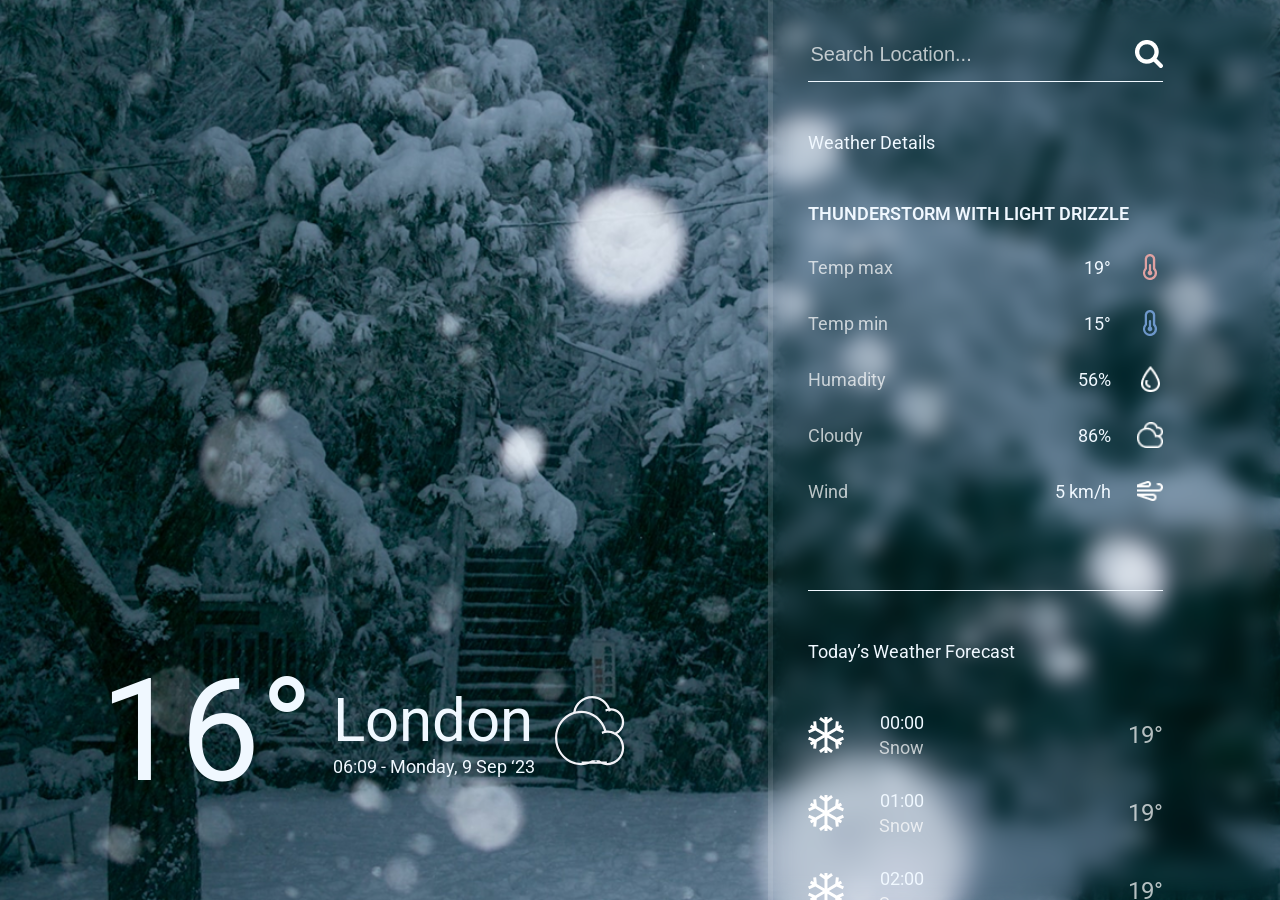
==== index.html @ 62a394a2 "Update weather widget" ====
<!DOCTYPE html>
<html lang="eng">
<head>
    <title>Weather</title>
    <link rel="stylesheet" href="style.css">
    <script src="./js/main.js" defer></script>
    <link rel="preconnect" href="https://fonts.googleapis.com">
    <link rel="preconnect" href="https://fonts.gstatic.com" crossorigin>
    <link href="https://fonts.googleapis.com/css2?family=Cinzel:wght@400..900&family=Inter:ital,opsz,wght@0,14..32,100..900;1,14..32,100..900&family=Montserrat:ital,wght@0,100..900;1,100..900&family=Roboto:ital,wght@0,100..900;1,100..900&family=Sora:wght@100..800&family=Source+Sans+3:ital,wght@0,200..900;1,200..900&family=Source+Serif+4:ital,opsz,wght@0,8..60,200..900;1,8..60,200..900&family=Vollkorn:ital,wght@0,400..900;1,400..900&display=swap" rel="stylesheet">
    <meta name="viewport" content="width=device-width, initial-scale=1.0">
</head>
<body>
    <div class="wrapper">
        <div class="left-side">
            <div class="top-search-container">
                <div class="search-top">
                    <input id="search" placeholder="Search Location..." type="text">
                    <img class="search-img" src="pic/search.png" alt="search image">
                </div>  
            </div>
            

            <div class="main-data-container">
                <h1 class="current-temp">16°</h1>
                <div class="city-and-date">
                    <h3 class="city">London</h3>
                    <p class="date">06:09 - Monday, 9 Sep ‘23</p>
                </div>
                <img class="img-main-data" src="./pic/cloudy.svg" alt="">
            </div>
        </div>

        <div class="right-side">
            
            <div class="right-side-container">
                <div class="search">
                    <input id="search" placeholder="Search Location..." type="text">
                    <img class="search-img" src="pic/search.png" alt="search image">
                </div>
                
                <p class="weather-details">Weather Details</p>

                <div class="common-info">
                    <p class="weather-status">thunderstorm with light drizzle</p>

                    <div class="temp-max-container common-info-container">
                        <p class="temp-max parameter-text">Temp max</p>
                        <div class="parameter-value">
                            <p class="today-temp-max weather-parameter-info">19°</p>
                            <img src="pic/temp-max.png" alt="temp-max"  class="today-temp-max pic-parameter">
                        </div>
                    </div>
                    
                    <div class="temp-min-container common-info-container">
                        <p class="temp-min parameter-text">Temp min</p>
                        <div class="parameter-value">
                            <p class="today-temp-min weather-parameter-info">15°</p>
                            <img src="pic/temp-min.png" alt="temp-min"  class="today-temp-min pic-parameter">
                        </div>
                        
                    </div>
                    
                    <div class="humadity-container common-info-container">
                        <p class="humadity parameter-text">Humadity</p>
                        <div class="parameter-value">
                            <p class="today-humadity weather-parameter-info">56%</p>
                            <img src="pic/humadity.png" alt="humadity"  class="today-humadity pic-parameter">
                        </div>
                    </div>
                
                    <div class="cloudy-conainer common-info-container">
                        <p class="cloudy parameter-text">Cloudy</p>
                        <div class="parameter-value">
                            <p class="today-cloudy weather-parameter-info">86%</p>
                            <img src="pic/cloudy.png" alt="cloudy" class="today-cloudy pic-parameter">
                        </div>
                    </div>
                    
                    <div class="wind-container common-info-container">
                        <p class="wind parameter-text">Wind</p>
                        <div class="parameter-value">
                            <p class="today-wind weather-parameter-info">5 km/h</p>
                            <img src="pic/wind.png" alt="wind" class="today-wind pic-parameter">
                        </div>
                    </div>
                </div>

                
                <div class="hour-forecast">
                    <p class="today-weather-details">Today’s Weather Forecast</p>

                    <div class="weather-hour-info">
                        <div class="stats-hour-info">
                            <img src="./pic/snowy.svg" alt="" class="twelve-am hour-pic">
                            <div class="hour-stats">
                                <p class="time">00:00</p>
                                <p class="weather-status-hour">Snow</p>
                            </div>
                        </div>
                        <p class="twelve-am hour-temp">19°</p>
                    </div>

                    <div class="weather-hour-info">
                        <div class="stats-hour-info">
                            <img src="./pic/snowy.svg" alt="" class="one-am hour-pic">
                            <div class="hour-stats">
                                <p class="time">01:00</p>
                                <p class="weather-status-hour">Snow</p>
                            </div>
                        </div>
                        <p class="one-am hour-temp">19°</p>
                    </div>

                    <div class="weather-hour-info">
                        <div class="stats-hour-info">
                            <img src="./pic/snowy.svg" alt="" class="two-am hour-pic">
                            <div class="hour-stats">
                                <p class="time">02:00</p>
                                <p class="weather-status-hour">Snow</p>
                            </div>
                        </div>
                        <p class="two-am hour-temp">19°</p>
                    </div>

                    <div class="weather-hour-info">
                        <div class="stats-hour-info">
                            <img src="./pic/snowy.svg" alt="" class="three-am hour-pic">
                            <div class="hour-stats">
                                <p class="time">03:00</p>
                                <p class="weather-status-hour">Snow</p>
                            </div>
                        </div>
                        <p class="three-am hour-temp">19°</p>
                    </div>

                    <div class="weather-hour-info">
                        <div class="stats-hour-info">
                            <img src="./pic/snowy.svg" alt="" class="four-am hour-pic">
                            <div class="hour-stats">
                                <p class="time">04:00</p>
                                <p class="weather-status-hour">Snow</p>
                            </div>
                        </div>
                        <p class="four-am hour-temp">19°</p>
                    </div>

                    <div class="weather-hour-info">
                        <div class="stats-hour-info">
                            <img src="./pic/snowy.svg" alt="" class="five-am hour-pic">
                            <div class="hour-stats">
                                <p class="time">05:00</p>
                                <p class="weather-status-hour">Snow</p>
                            </div>
                        </div>
                        <p class="five-am hour-temp">19°</p>
                    </div>

                    <div class="weather-hour-info">
                        <div class="stats-hour-info">
                            <img src="./pic/snowy.svg" alt="" class="six-am hour-pic">
                            <div class="hour-stats">
                                <p class="time">06:00</p>
                                <p class="weather-status-hour">Snow</p>
                            </div>
                        </div>
                        <p class="six-am hour-temp">19°</p>
                    </div>

                    <div class="weather-hour-info">
                        <div class="stats-hour-info">
                            <img src="./pic/snowy.svg" alt="" class="seven-am hour-pic">
                            <div class="hour-stats">
                                <p class="time">07:00</p>
                                <p class="weather-status-hour">Snow</p>
                            </div>
                        </div>
                        <p class="seven-am hour-temp">19°</p>
                    </div>

                    <div class="weather-hour-info">
                        <div class="stats-hour-info">
                            <img src="./pic/snowy.svg" alt="" class="eight-am hour-pic">
                            <div class="hour-stats">
                                <p class="time">08:00</p>
                                <p class="weather-status-hour">Snow</p>
                            </div>
                        </div>
                        <p class="eight-am hour-temp">19°</p>
                    </div>

                    <div class="weather-hour-info">
                        <div class="stats-hour-info">
                            <img src="./pic/snowy.svg" alt="" class="nine-am hour-pic">
                            <div class="hour-stats">
                                <p class="time">09:00</p>
                                <p class="weather-status-hour">Snow</p>
                            </div>
                        </div>
                        <p class="nine-am hour-temp">19°</p>
                    </div>

                    <div class="weather-hour-info">
                        <div class="stats-hour-info">
                            <img src="./pic/snowy.svg" alt="" class="ten-am hour-pic">
                            <div class="hour-stats">
                                <p class="time">10:00</p>
                                <p class="weather-status-hour">Snow</p>
                            </div>
                        </div>
                        <p class="ten-am hour-temp">19°</p>
                    </div>

                    <div class="weather-hour-info">
                        <div class="stats-hour-info">
                            <img src="./pic/snowy.svg" alt="" class="eleven-am hour-pic">
                            <div class="hour-stats">
                                <p class="time">11:00</p>
                                <p class="weather-status-hour">Snow</p>
                            </div>
                        </div>
                        <p class="eleven-am hour-temp">19°</p>
                    </div>

                    <div class="weather-hour-info">
                        <div class="stats-hour-info">
                            <img src="./pic/snowy.svg" alt="" class="twelve-pm hour-pic">
                            <div class="hour-stats">
                                <p class="time">12:00</p>
                                <p class="weather-status-hour">Snow</p>
                            </div>
                        </div>
                        <p class="twelve-pm hour-temp">19°</p>
                    </div>

                    <div class="weather-hour-info">
                        <div class="stats-hour-info">
                            <img src="./pic/snowy.svg" alt="" class="one-pm hour-pic">
                            <div class="hour-stats">
                                <p class="time">13:00</p>
                                <p class="weather-status-hour">Snow</p>
                            </div>
                        </div>
                        <p class="one-pm hour-temp">19°</p>
                    </div>

                    <div class="weather-hour-info">
                        <div class="stats-hour-info">
                            <img src="./pic/snowy.svg" alt="" class="two-pm hour-pic">
                            <div class="hour-stats">
                                <p class="time">14:00</p>
                                <p class="weather-status-hour">Snow</p>
                            </div>
                        </div>
                        <p class="two-pm hour-temp">19°</p>
                    </div>

                    <div class="weather-hour-info">
                        <div class="stats-hour-info">
                            <img src="./pic/snowy.svg" alt="" class="three-pm hour-pic">
                            <div class="hour-stats">
                                <p class="time">15:00</p>
                                <p class="weather-status-hour">Snow</p>
                            </div>
                        </div>
                        <p class="three-pm hour-temp">19°</p>
                    </div>

                    <div class="weather-hour-info">
                        <div class="stats-hour-info">
                            <img src="./pic/snowy.svg" alt="" class="four-pm hour-pic">
                            <div class="hour-stats">
                                <p class="time">16:00</p>
                                <p class="weather-status-hour">Snow</p>
                            </div>
                        </div>
                        <p class="four-pm hour-temp">19°</p>
                    </div>

                    <div class="weather-hour-info">
                        <div class="stats-hour-info">
                            <img src="./pic/snowy.svg" alt="" class="five-pm hour-pic">
                            <div class="hour-stats">
                                <p class="time">17:00</p>
                                <p class="weather-status-hour">Snow</p>
                            </div>
                        </div>
                        <p class="five-pm hour-temp">19°</p>
                    </div>

                    <div class="weather-hour-info">
                        <div class="stats-hour-info">
                            <img src="./pic/snowy.svg" alt="" class="six-pm hour-pic">
                            <div class="hour-stats">
                                <p class="time">18:00</p>
                                <p class="weather-status-hour">Snow</p>
                            </div>
                        </div>
                        <p class="six-pm hour-temp">19°</p>
                    </div>

                    <div class="weather-hour-info">
                        <div class="stats-hour-info">
                            <img src="./pic/snowy.svg" alt="" class="seven-pm hour-pic">
                            <div class="hour-stats">
                                <p class="time">19:00</p>
                                <p class="weather-status-hour">Snow</p>
                            </div>
                        </div>
                        <p class="seven-pm hour-temp">19°</p>
                    </div>

                    <div class="weather-hour-info">
                        <div class="stats-hour-info">
                            <img src="./pic/snowy.svg" alt="" class="eight-pm hour-pic">
                            <div class="hour-stats">
                                <p class="time">20:00</p>
                                <p class="weather-status-hour">Snow</p>
                            </div>
                        </div>
                        <p class="eight-pm hour-temp">19°</p>
                    </div>

                    <div class="weather-hour-info">
                        <div class="stats-hour-info">
                            <img src="./pic/snowy.svg" alt="" class="nine-pm hour-pic">
                            <div class="hour-stats">
                                <p class="time">21:00</p>
                                <p class="weather-status-hour">Snow</p>
                            </div>
                        </div>
                        <p class="nine-pm hour-temp">19°</p>
                    </div>

                    <div class="weather-hour-info">
                        <div class="stats-hour-info">
                            <img src="./pic/snowy.svg" alt="" class="ten-pm hour-pic">
                            <div class="hour-stats">
                                <p class="time">22:00</p>
                                <p class="weather-status-hour">Snow</p>
                            </div>
                        </div>
                        <p class="ten-pm hour-temp">19°</p>
                    </div>

                    <div class="weather-hour-info">
                        <div class="stats-hour-info">
                            <img src="./pic/snowy.svg" alt="" class="eleven-pm hour-pic">
                            <div class="hour-stats">
                                <p class="time">23:00</p>
                                <p class="weather-status-hour">Snow</p>
                            </div>
                        </div>
                        <p class="eleven-pm hour-temp">19°</p>
                    </div>
                </div>
            </div>
        </div>
    </div>
</body>
</html>
---- style.css ----
* {
    box-sizing: border-box;
}

body {
    background: url(pic/background.png) center / cover no-repeat;
    color: aliceblue;
    margin: 0;
    height: 100vh;
    overflow: hidden;

    font-family: "Roboto", sans-serif;
}

.wrapper {
    display: flex;
    width: 100%;
    height: 100%;
}

.left-side {
    display: flex;
    align-items: flex-end;
    width: 60%;
    height: 100%;
    overflow: hidden;
}

.main-data-container {
    display: flex;
    justify-content: center;
    align-items: center;

    gap: 20px;
    padding: 0 0 85px 13%;
    width: fit-content;
}

.current-temp {
    font-size: 143px;
    font-weight: 400;

    padding: 0;
    margin: 0;
}

.city-and-date {
    display: flex;
    flex-direction: column;
}

.city, .date {
    padding: 0;
    margin: 0;
}

.city {
    font-size: 60px;
    font-weight: 400;
}

.date {
    font-size: 18px;
    font-weight: 400;
}

.img-main-data {
    object-fit: contain;
    width: 70px;
    aspect-ratio: 1 / 1;
}

.search-top {
    display: none;
}


.right-side {
    width: 40%;
    height: 100%;
    overflow-y: auto;

    backdrop-filter: blur(10px);
    border-left: 5px solid rgba(255, 255, 255, 0.1);

    display: flex;
}

.right-side-container {
    width: 70%;
    display: flex;
    flex-direction: column;
    margin: 40px 0 40px 7%;
}

.search {
    display: flex;
    justify-content: space-between;

    padding-bottom: 13px;
    border-bottom: 1px solid aliceblue;
}

#search {
    font-size: 20px;
    font-weight: 400;

    background: transparent; 
    border: none;           
    outline: none;
}

#search::placeholder {
    color: rgba(255, 255, 255, 0.7);
}

.search-img {
    width: 28px;
    aspect-ratio: 1 / 1;
    object-fit: contain;
}

.weather-details {
    padding: 50px 0;
    margin: 0;

    font-size: 18px;
    font-weight: 400;
}

.common-info {
    display: flex;
    flex-direction: column;
    width: 100%;
    gap: 30px;

    padding-bottom: 86px;
    border-bottom: 1px solid aliceblue;
}

.weather-status {
    font-size: 18px;
    font-weight: 600;
    text-transform: uppercase;
    gap: 54px;
    margin: 0;
}

.common-info-container {
    display: flex;
    justify-content: space-between;
    align-items: center;
    width: 100%;
    padding: 0;
    margin: 0;
}

.parameter-text {
    padding: 0;
    margin: 0;

    font-size: 18px;
    color: rgba(255, 255, 255, 0.7);
}

.parameter-value {
    display: flex;
    justify-content: space-between;
    align-items: center;
    gap: 26px;
}

.weather-parameter-info {
    margin: 0;
    padding: 0;

    font-size: 18px;

}

.pic-parameter {
    height: 26px;
    width: 26px;
    object-fit: contain;
}

.hour-forecast {
    display: flex;
    flex-direction: column;

    gap: 32px;
    padding-bottom: 50px;
}

.today-weather-details {
    padding: 50px 0 18px 0;
    margin: 0;

    font-size: 18px;
    font-weight: 400;
}

.weather-hour-info {
    display: flex;
    align-items: center;
    align-content: center;
    justify-content: space-between;
    gap: 35px;
}

.hour-pic {
    object-fit: contain;
    width: 36px;
    height: 36px;

    margin: 0;
    padding: 0;
}

.stats-hour-info {
    display: flex;
    align-items: center;
    gap: 35px;
}

.hour-stats {
    display: flex;
    flex-direction: column;
    justify-content: center;
    align-items: center;

    gap: 4px;
    font-size: 18px;
    font-weight: 400;
}

.time, .weather-status-hour {
    margin: 0;
    padding: 0;
}

.weather-status-hour {
    color: rgba(255, 255, 255, 0.7)
}

.hour-temp {
    margin: 0;
    padding: 0;

    font-size: 24px;
    color: rgba(255, 255, 255, 0.7)
}



@media (min-width: 601px) and (max-width: 1024px) {
    body {
        background: url(pic/bg-tablet.png) center / cover no-repeat;
        color: aliceblue;
        margin: 0;
        width: 100vw;
        height: 100vh;
        overflow: hidden;
        
        font-family: "Roboto", sans-serif;
    }

    .wrapper {
        display: flex;
        flex-direction: column;
        width: 100%;
        height: 100%;
    }

    .left-side {
        display: flex;
        flex-direction: column;
        align-items: flex-start;
        justify-content: space-between;
        width: 100%;
        height: 43%;
        overflow: hidden;
    }

    .main-data-container {
        display: flex;
        justify-content: center;
        align-items: center;

        gap: 20px;
        padding: 0 0 44px 5%;
        width: fit-content;
    }

    .current-temp {
        font-size: 120px;
        font-weight: 400;

        padding: 0;
        margin: 0;
    }

    .city-and-date {
        display: flex;
        flex-direction: column;
    }

    .city, .date {
        padding: 0;
        margin: 0;
    }

    .city {
        font-size: 48px;
        font-weight: 400;
    }

    .date {
        font-size: 16px;
        font-weight: 400;
    }

    .img-main-data {
        object-fit: contain;
        width: 55px;
        aspect-ratio: 1 / 1;
    }

    .top-search-container {
        display: flex;
        justify-content: flex-end;

        width: 100%;
        padding: 31px 5% 0 0;
    }

    .search-top {
        display: flex;
        justify-content: space-between;

        padding-bottom: 6px;
        border-bottom: 1px solid aliceblue;
        width: 40%;
    }


    .right-side {
        width: 100%;
        height: 57%;
        overflow-y: auto;

        backdrop-filter: blur(10px);
        border-top: 5px solid rgba(255, 255, 255, 0.1);
        border-left: none;
        display: flex;
        justify-content: center;
    }

    .right-side-container {
        width: 50%;
        display: flex;
        flex-direction: column;
        margin: 0;
    }

    .search {
        display: none;
    }

    #search {
        font-size: 18px;
        font-weight: 400;

        background: transparent; 
        border: none;           
        outline: none;
    }

    #search::placeholder {
        color: rgba(255, 255, 255, 0.7);
    }

    .search-img {
        width: 22px;
        aspect-ratio: 1 / 1;
    }

    .weather-details {
        padding: 107px 0 52px 0;
        margin: 0;

        font-size: 18px;
        font-weight: 400;
        width: 100%;
        text-align: center;
    }

    .common-info {
        display: flex;
        flex-direction: column;
        width: 100%;
        gap: 30px;

        padding-bottom: 86px;
        border-bottom: 1px solid aliceblue;
    }

    .weather-status {
        font-size: 18px;
        font-weight: 600;
        text-transform: uppercase;
        gap: 0;

        width: 100%;
        text-align: center;
        margin: 0;
    }

    .common-info-container {
        display: flex;
        justify-content: space-between;
        align-items: center;
        width: 100%;
        padding: 0;
        margin: 0;
    }

    .parameter-text {
        padding: 0;
        margin: 0;

        font-size: 18px;
        color: rgba(255, 255, 255, 0.7);
    }

    .parameter-value {
        display: flex;
        justify-content: space-between;
        align-items: center;
        gap: 26px;
    }

    .weather-parameter-info {
        margin: 0;
        padding: 0;

        font-size: 18px;

    }

    .pic-parameter {
        height: 26px;
        width: 26px;
        object-fit: contain;
    }

    .hour-forecast {
        display: flex;
        flex-direction: column;

        gap: 32px;
    }

    .today-weather-details {
        padding: 50px 0 18px 0;
        margin: 0;

        font-size: 18px;
        font-weight: 400;
    }

    .weather-hour-info {
        display: flex;
        align-items: center;
        align-content: center;
        justify-content: space-between;
        gap: 35px;
    }

    .hour-pic {
        object-fit: contain;
        width: 36px;
        height: 36px;

        margin: 0;
        padding: 0;
    }

    .stats-hour-info {
        display: flex;
        align-items: center;
        gap: 35px;
    }

    .hour-stats {
        display: flex;
        flex-direction: column;
        justify-content: center;
        align-items: center;

        gap: 4px;
        font-size: 18px;
        font-weight: 400;
    }

    .time, .weather-status-hour {
        margin: 0;
        padding: 0;
    }

    .weather-status-hour {
        color: rgba(255, 255, 255, 0.7)
    }

    .hour-temp {
        margin: 0;
        padding: 0;

        font-size: 24px;
        color: rgba(255, 255, 255, 0.7)
    }
}



@media (max-width: 600px) {
    body {
        background: url(pic/bg-phone.png) center / cover no-repeat;
        color: aliceblue;
        margin: 0;
        width: 100vw;
        height: 100vh;
        overflow: hidden;
        
        font-family: "Roboto", sans-serif;
    }

    .wrapper {
        display: flex;
        flex-direction: column;
        width: 100%;
        height: 100%;
    }

    .left-side {
        display: flex;
        flex-direction: column;
        align-items: flex-start;
        justify-content: space-between;
        width: 100%;
        height: 30%;
        overflow: hidden;
    }

    .main-data-container {
        display: flex;
        justify-content: center;
        align-items: center;

        gap: 10px;
        padding: 0 0 30px 5%;
        width: fit-content;
    }

    .current-temp {
        font-size: 64px;
        font-weight: 400;

        padding: 0;
        margin: 0;
    }

    .city-and-date {
        display: flex;
        flex-direction: column;
    }

    .city, .date {
        padding: 0;
        margin: 0;
    }

    .city {
        font-size: 30px;
        font-weight: 400;
    }

    .date {
        font-size: 10px;
        font-weight: 400;
    }

    .img-main-data {
        object-fit: contain;
        width: 40px;
        aspect-ratio: 1 / 1;
    }

    .top-search-container {
        display: flex;
        justify-content: flex-end;

        width: 100%;
        padding: 31px 5% 0 0;
    }

    .search-top {
        display: flex;
        justify-content: space-between;
        align-items: center;

        padding-bottom: 1px;
        border-bottom: 1px solid aliceblue;
        width: 33%;
    }

    .search-top input {
        min-width: 0;
        width: 100%;
        flex: 1;
    }


    .right-side {
        width: 100%;
        height: 70%;
        overflow-y: auto;

        backdrop-filter: blur(10px);
        border-top: 5px solid rgba(255, 255, 255, 0.1);
        border-left: none;
        display: flex;
        justify-content: center;
    }

    .right-side-container {
        width: 76%;
        display: flex;
        flex-direction: column;
        margin: 0;
    }

    .search {
        display: none;
    }

    #search {
        font-size: 12px;
        font-weight: 400;

        background: transparent; 
        border: none;           
        outline: none;
    }

    #search::placeholder {
        color: rgba(255, 255, 255, 0.7);
    }

    .search-img {
        width: 12px;
        aspect-ratio: 1 / 1;
    }

    .weather-details {
        padding: 55px 0 37px 0;
        margin: 0;

        font-size: 14px;
        font-weight: 400;
        width: 100%;
        text-align: center;
    }

    .common-info {
        display: flex;
        flex-direction: column;
        width: 100%;
        gap: 30px;

        padding-bottom: 86px;
        border-bottom: 1px solid aliceblue;
    }

    .weather-status {
        font-size: 14px;
        font-weight: 600;
        text-transform: uppercase;
        gap: 0;

        width: 100%;
        text-align: center;
        margin: 0;
    }

    .common-info-container {
        display: flex;
        justify-content: space-between;
        align-items: center;
        width: 100%;
        padding: 0;
        margin: 0;
    }

    .parameter-text {
        padding: 0;
        margin: 0;

        font-size: 14px;
        color: rgba(255, 255, 255, 0.7);
    }

    .parameter-value {
        display: flex;
        justify-content: space-between;
        align-items: center;
        gap: 20px;
    }

    .weather-parameter-info {
        margin: 0;
        padding: 0;

        font-size: 14px;

    }

    .pic-parameter {
        height: 20px;
        width: 20px;
        object-fit: contain;
    }

    .hour-forecast {
        display: flex;
        flex-direction: column;

        gap: 32px;
    }

    .today-weather-details {
        padding: 50px 0 18px 0;
        margin: 0;

        width: 100%;
        text-align: center;
        font-size: 14px;
        font-weight: 400;
    }

    .weather-hour-info {
        display: flex;
        align-items: center;
        align-content: center;
        justify-content: space-between;
        gap: 35px;
    }

    .hour-pic {
        object-fit: contain;
        width: 20px;
        height: 20px;

        margin: 0;
        padding: 0;
    }

    .stats-hour-info {
        display: flex;
        align-items: center;
        gap: 20px;
    }

    .hour-stats {
        display: flex;
        flex-direction: column;
        justify-content: center;
        align-items: center;

        gap: 4px;
        font-size: 14px;
        font-weight: 400;
    }

    .time, .weather-status-hour {
        margin: 0;
        padding: 0;
    }

    .weather-status-hour {
        color: rgba(255, 255, 255, 0.7)
    }

    .hour-temp {
        margin: 0;
        padding: 0;

        font-size: 20px;
        color: rgba(255, 255, 255, 0.7)
    }
}
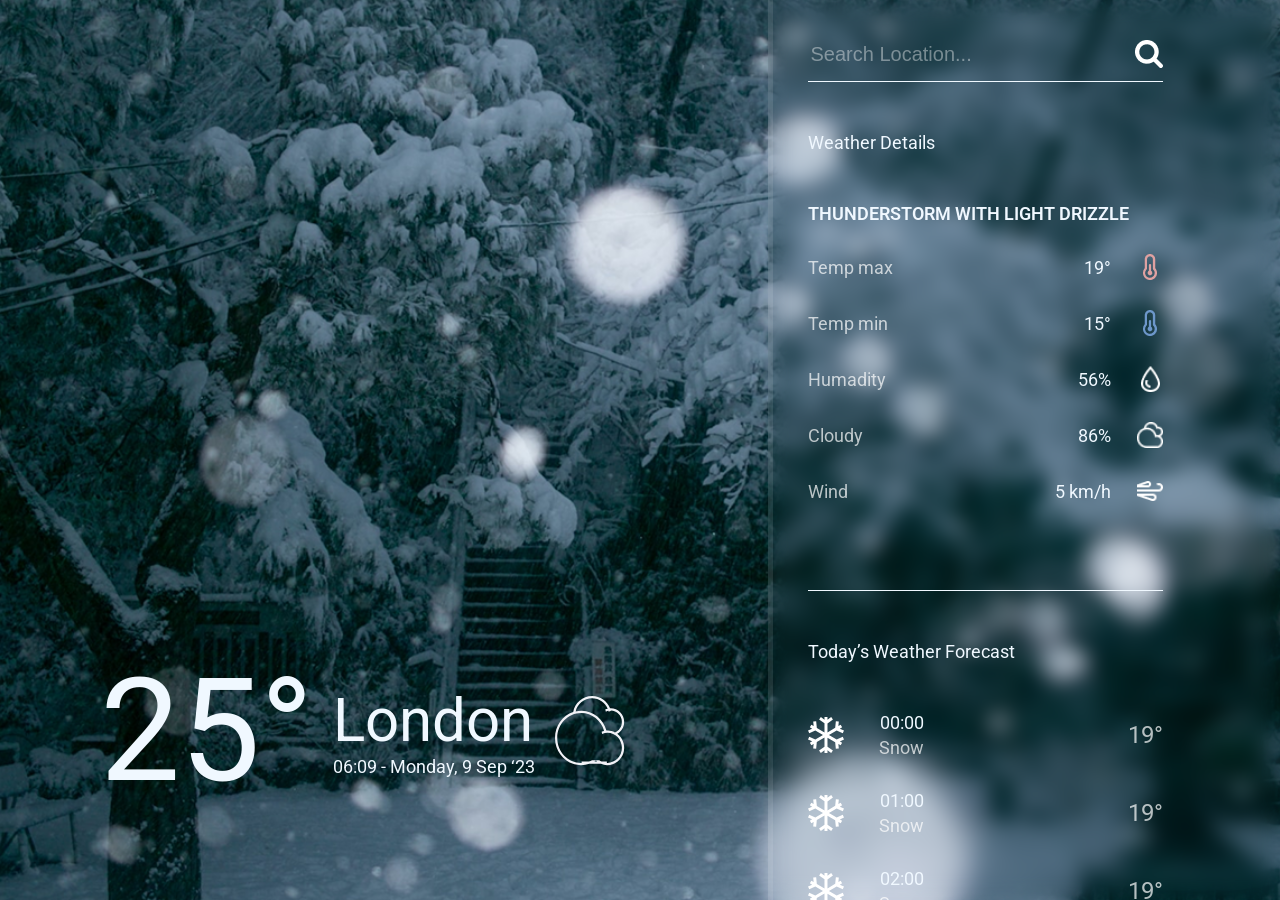
==== commit e85c6695: "Update CSS and HTML input" ====
--- a/index.html
+++ b/index.html
@@ -1,6 +1,7 @@
 <!DOCTYPE html>
-<html lang="eng">
+<html lang="en">
 <head>
+    <meta charset="UTF-8">
     <title>Weather</title>
     <link rel="stylesheet" href="style.css">
     <script src="./js/main.js" defer></script>
@@ -12,12 +13,13 @@
 <body>
     <div class="wrapper">
         <div class="left-side">
-            <div class="top-search-container">
-                <div class="search-top">
-                    <input id="search" placeholder="Search Location..." type="text">
-                    <img class="search-img" src="pic/search.png" alt="search image">
-                </div>  
-            </div>
+            <form class="search top-side-search">
+                <input class="form-search" type="text" placeholder="Search Location...">
+
+                <button class="search-button" type="submit">
+                    <img src="pic/search.png" class="search-img" alt="Search">
+                </button>
+            </form>
             
 
             <div class="main-data-container">
@@ -33,10 +35,13 @@
         <div class="right-side">
             
             <div class="right-side-container">
-                <div class="search">
-                    <input id="search" placeholder="Search Location..." type="text">
-                    <img class="search-img" src="pic/search.png" alt="search image">
-                </div>
+                <form class="search right-side-search">
+                    <input class="form-search" type="text" placeholder="Search Location...">
+
+                    <button class="search-button" type="submit">
+                        <img src="pic/search.png" class="search-img" alt="Search">
+                    </button>
+                </form>
                 
                 <p class="weather-details">Weather Details</p>
 
--- a/style.css
+++ b/style.css
@@ -70,11 +70,6 @@
     aspect-ratio: 1 / 1;
 }
 
-.search-top {
-    display: none;
-}
-
-
 .right-side {
     width: 40%;
     height: 100%;
@@ -101,23 +96,38 @@
     border-bottom: 1px solid aliceblue;
 }
 
-#search {
+.form-search {
     font-size: 20px;
     font-weight: 400;
 
     background: transparent; 
     border: none;           
     outline: none;
-}
-
-#search::placeholder {
     color: rgba(255, 255, 255, 0.7);
+}
+
+.top-side-search {
+    display: none;
+}
+
+.form-search::placeholder {
+    color: rgba(255, 255, 255, 0.4);
 }
 
 .search-img {
     width: 28px;
     aspect-ratio: 1 / 1;
     object-fit: contain;
+    cursor: pointer;
+}
+
+.search-button {
+    background: transparent;
+    border: none;
+    padding: 0;
+    display: flex;
+    align-items: center;
+    cursor: pointer;
 }
 
 .weather-details {
@@ -326,23 +336,19 @@
         aspect-ratio: 1 / 1;
     }
 
-    .top-search-container {
-        display: flex;
-        justify-content: flex-end;
-
-        width: 100%;
-        padding: 31px 5% 0 0;
-    }
-
-    .search-top {
-        display: flex;
-        justify-content: space-between;
-
-        padding-bottom: 6px;
+    .top-side-search {
+        display: flex;
+        justify-content: space-between;
+        align-items: center;
+        width: 40%;
+        margin: 31px 5% 0 auto;
+        padding: 0 0 6px;
         border-bottom: 1px solid aliceblue;
-        width: 40%;
-    }
-
+    }
+
+    .right-side-search {
+        display: none;
+    }
 
     .right-side {
         width: 100%;
@@ -363,11 +369,7 @@
         margin: 0;
     }
 
-    .search {
-        display: none;
-    }
-
-    #search {
+    .form-search {
         font-size: 18px;
         font-weight: 400;
 
@@ -376,8 +378,8 @@
         outline: none;
     }
 
-    #search::placeholder {
-        color: rgba(255, 255, 255, 0.7);
+    .form-search::placeholder {
+        color: rgba(255, 255, 255, 0.4);
     }
 
     .search-img {
@@ -459,6 +461,7 @@
         flex-direction: column;
 
         gap: 32px;
+        padding-bottom: 100px;
     }
 
     .today-weather-details {
@@ -596,25 +599,18 @@
         aspect-ratio: 1 / 1;
     }
 
-    .top-search-container {
-        display: flex;
-        justify-content: flex-end;
-
-        width: 100%;
-        padding: 31px 5% 0 0;
-    }
-
-    .search-top {
-        display: flex;
-        justify-content: space-between;
-        align-items: center;
-
-        padding-bottom: 1px;
+   .top-side-search {
+        display: flex;
+        justify-content: space-between;
+        align-items: center;
+
+        width: 33%;
+        margin: 31px 5% 0 auto;
+        padding: 0 0 1px;
         border-bottom: 1px solid aliceblue;
-        width: 33%;
-    }
-
-    .search-top input {
+    }
+
+    .top-side-search input {
         min-width: 0;
         width: 100%;
         flex: 1;
@@ -640,11 +636,11 @@
         margin: 0;
     }
 
-    .search {
-        display: none;
-    }
-
-    #search {
+   .right-side-search { 
+        display: none; 
+    }
+
+    .form-search {
         font-size: 12px;
         font-weight: 400;
 
@@ -653,8 +649,8 @@
         outline: none;
     }
 
-    #search::placeholder {
-        color: rgba(255, 255, 255, 0.7);
+    .form-search::placeholder {
+        color: rgba(255, 255, 255, 0.4);
     }
 
     .search-img {
@@ -736,6 +732,7 @@
         flex-direction: column;
 
         gap: 32px;
+        padding-bottom: 100px;
     }
 
     .today-weather-details {
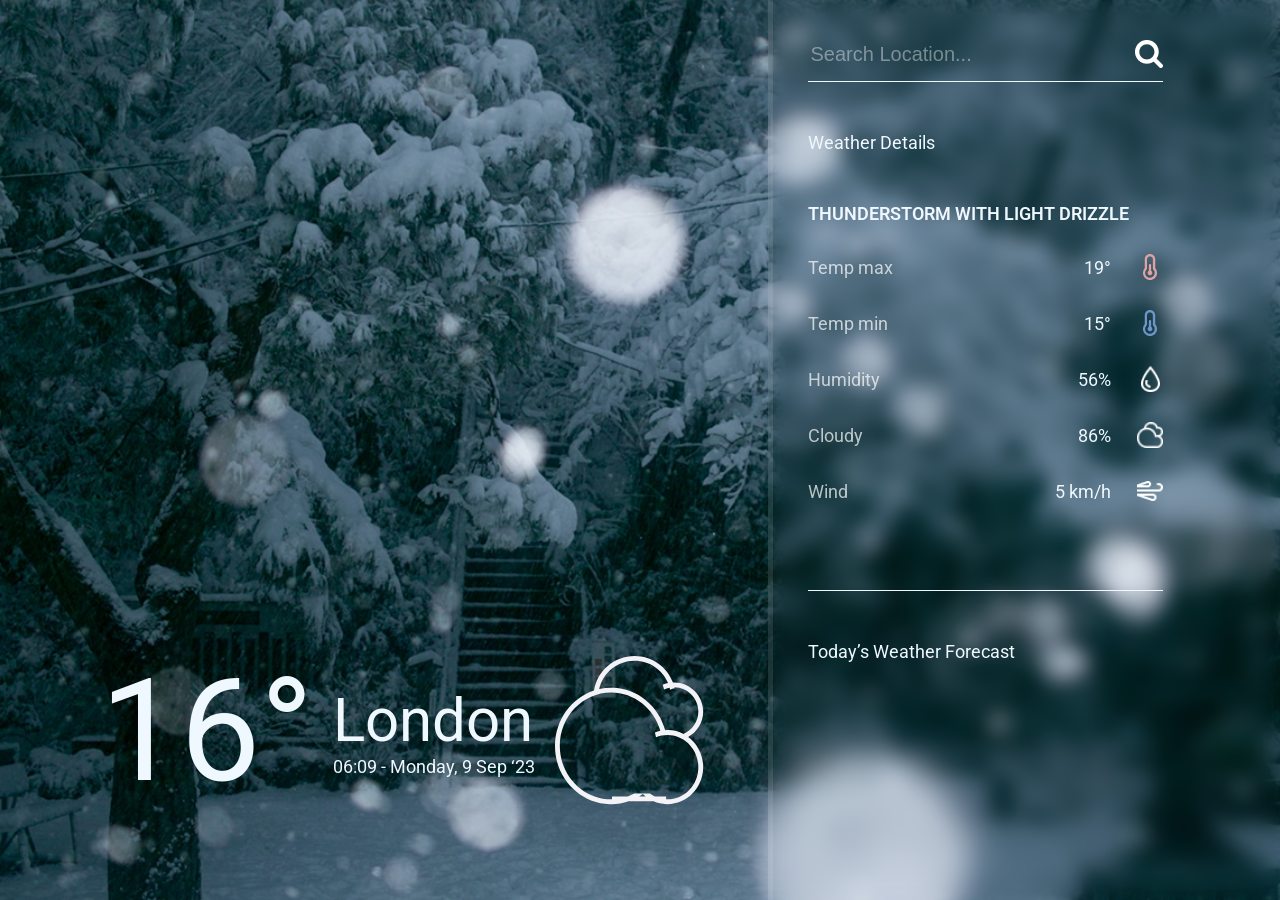
==== commit 168d1374: "Update weather widget" ====
--- a/index.html
+++ b/index.html
@@ -4,7 +4,7 @@
     <meta charset="UTF-8">
     <title>Weather</title>
     <link rel="stylesheet" href="style.css">
-    <script src="./js/main.js" defer></script>
+    <script type="module" src="./js/main.js"></script>
     <link rel="preconnect" href="https://fonts.googleapis.com">
     <link rel="preconnect" href="https://fonts.gstatic.com" crossorigin>
     <link href="https://fonts.googleapis.com/css2?family=Cinzel:wght@400..900&family=Inter:ital,opsz,wght@0,14..32,100..900;1,14..32,100..900&family=Montserrat:ital,wght@0,100..900;1,100..900&family=Roboto:ital,wght@0,100..900;1,100..900&family=Sora:wght@100..800&family=Source+Sans+3:ital,wght@0,200..900;1,200..900&family=Source+Serif+4:ital,opsz,wght@0,8..60,200..900;1,8..60,200..900&family=Vollkorn:ital,wght@0,400..900;1,400..900&display=swap" rel="stylesheet">
@@ -66,7 +66,7 @@
                     </div>
                     
                     <div class="humadity-container common-info-container">
-                        <p class="humadity parameter-text">Humadity</p>
+                        <p class="humidity parameter-text">Humidity</p>
                         <div class="parameter-value">
                             <p class="today-humadity weather-parameter-info">56%</p>
                             <img src="pic/humadity.png" alt="humadity"  class="today-humadity pic-parameter">
@@ -94,269 +94,22 @@
                 <div class="hour-forecast">
                     <p class="today-weather-details">Today’s Weather Forecast</p>
 
-                    <div class="weather-hour-info">
-                        <div class="stats-hour-info">
-                            <img src="./pic/snowy.svg" alt="" class="twelve-am hour-pic">
-                            <div class="hour-stats">
-                                <p class="time">00:00</p>
-                                <p class="weather-status-hour">Snow</p>
+                    <div class="weather-hours"></div>
+
+                    <template id="hour-template">
+                        <div class="weather-hour-info">
+                            <div class="stats-hour-info">
+                                <img src="" alt="" class="hour-pic">
+
+                                <div class="hour-stats">
+                                    <p class="time">00:00</p>
+                                    <p class="weather-status-hour">Snow</p>
+                                </div>
                             </div>
+
+                            <p class="hour-temp">19°</p>
                         </div>
-                        <p class="twelve-am hour-temp">19°</p>
-                    </div>
-
-                    <div class="weather-hour-info">
-                        <div class="stats-hour-info">
-                            <img src="./pic/snowy.svg" alt="" class="one-am hour-pic">
-                            <div class="hour-stats">
-                                <p class="time">01:00</p>
-                                <p class="weather-status-hour">Snow</p>
-                            </div>
-                        </div>
-                        <p class="one-am hour-temp">19°</p>
-                    </div>
-
-                    <div class="weather-hour-info">
-                        <div class="stats-hour-info">
-                            <img src="./pic/snowy.svg" alt="" class="two-am hour-pic">
-                            <div class="hour-stats">
-                                <p class="time">02:00</p>
-                                <p class="weather-status-hour">Snow</p>
-                            </div>
-                        </div>
-                        <p class="two-am hour-temp">19°</p>
-                    </div>
-
-                    <div class="weather-hour-info">
-                        <div class="stats-hour-info">
-                            <img src="./pic/snowy.svg" alt="" class="three-am hour-pic">
-                            <div class="hour-stats">
-                                <p class="time">03:00</p>
-                                <p class="weather-status-hour">Snow</p>
-                            </div>
-                        </div>
-                        <p class="three-am hour-temp">19°</p>
-                    </div>
-
-                    <div class="weather-hour-info">
-                        <div class="stats-hour-info">
-                            <img src="./pic/snowy.svg" alt="" class="four-am hour-pic">
-                            <div class="hour-stats">
-                                <p class="time">04:00</p>
-                                <p class="weather-status-hour">Snow</p>
-                            </div>
-                        </div>
-                        <p class="four-am hour-temp">19°</p>
-                    </div>
-
-                    <div class="weather-hour-info">
-                        <div class="stats-hour-info">
-                            <img src="./pic/snowy.svg" alt="" class="five-am hour-pic">
-                            <div class="hour-stats">
-                                <p class="time">05:00</p>
-                                <p class="weather-status-hour">Snow</p>
-                            </div>
-                        </div>
-                        <p class="five-am hour-temp">19°</p>
-                    </div>
-
-                    <div class="weather-hour-info">
-                        <div class="stats-hour-info">
-                            <img src="./pic/snowy.svg" alt="" class="six-am hour-pic">
-                            <div class="hour-stats">
-                                <p class="time">06:00</p>
-                                <p class="weather-status-hour">Snow</p>
-                            </div>
-                        </div>
-                        <p class="six-am hour-temp">19°</p>
-                    </div>
-
-                    <div class="weather-hour-info">
-                        <div class="stats-hour-info">
-                            <img src="./pic/snowy.svg" alt="" class="seven-am hour-pic">
-                            <div class="hour-stats">
-                                <p class="time">07:00</p>
-                                <p class="weather-status-hour">Snow</p>
-                            </div>
-                        </div>
-                        <p class="seven-am hour-temp">19°</p>
-                    </div>
-
-                    <div class="weather-hour-info">
-                        <div class="stats-hour-info">
-                            <img src="./pic/snowy.svg" alt="" class="eight-am hour-pic">
-                            <div class="hour-stats">
-                                <p class="time">08:00</p>
-                                <p class="weather-status-hour">Snow</p>
-                            </div>
-                        </div>
-                        <p class="eight-am hour-temp">19°</p>
-                    </div>
-
-                    <div class="weather-hour-info">
-                        <div class="stats-hour-info">
-                            <img src="./pic/snowy.svg" alt="" class="nine-am hour-pic">
-                            <div class="hour-stats">
-                                <p class="time">09:00</p>
-                                <p class="weather-status-hour">Snow</p>
-                            </div>
-                        </div>
-                        <p class="nine-am hour-temp">19°</p>
-                    </div>
-
-                    <div class="weather-hour-info">
-                        <div class="stats-hour-info">
-                            <img src="./pic/snowy.svg" alt="" class="ten-am hour-pic">
-                            <div class="hour-stats">
-                                <p class="time">10:00</p>
-                                <p class="weather-status-hour">Snow</p>
-                            </div>
-                        </div>
-                        <p class="ten-am hour-temp">19°</p>
-                    </div>
-
-                    <div class="weather-hour-info">
-                        <div class="stats-hour-info">
-                            <img src="./pic/snowy.svg" alt="" class="eleven-am hour-pic">
-                            <div class="hour-stats">
-                                <p class="time">11:00</p>
-                                <p class="weather-status-hour">Snow</p>
-                            </div>
-                        </div>
-                        <p class="eleven-am hour-temp">19°</p>
-                    </div>
-
-                    <div class="weather-hour-info">
-                        <div class="stats-hour-info">
-                            <img src="./pic/snowy.svg" alt="" class="twelve-pm hour-pic">
-                            <div class="hour-stats">
-                                <p class="time">12:00</p>
-                                <p class="weather-status-hour">Snow</p>
-                            </div>
-                        </div>
-                        <p class="twelve-pm hour-temp">19°</p>
-                    </div>
-
-                    <div class="weather-hour-info">
-                        <div class="stats-hour-info">
-                            <img src="./pic/snowy.svg" alt="" class="one-pm hour-pic">
-                            <div class="hour-stats">
-                                <p class="time">13:00</p>
-                                <p class="weather-status-hour">Snow</p>
-                            </div>
-                        </div>
-                        <p class="one-pm hour-temp">19°</p>
-                    </div>
-
-                    <div class="weather-hour-info">
-                        <div class="stats-hour-info">
-                            <img src="./pic/snowy.svg" alt="" class="two-pm hour-pic">
-                            <div class="hour-stats">
-                                <p class="time">14:00</p>
-                                <p class="weather-status-hour">Snow</p>
-                            </div>
-                        </div>
-                        <p class="two-pm hour-temp">19°</p>
-                    </div>
-
-                    <div class="weather-hour-info">
-                        <div class="stats-hour-info">
-                            <img src="./pic/snowy.svg" alt="" class="three-pm hour-pic">
-                            <div class="hour-stats">
-                                <p class="time">15:00</p>
-                                <p class="weather-status-hour">Snow</p>
-                            </div>
-                        </div>
-                        <p class="three-pm hour-temp">19°</p>
-                    </div>
-
-                    <div class="weather-hour-info">
-                        <div class="stats-hour-info">
-                            <img src="./pic/snowy.svg" alt="" class="four-pm hour-pic">
-                            <div class="hour-stats">
-                                <p class="time">16:00</p>
-                                <p class="weather-status-hour">Snow</p>
-                            </div>
-                        </div>
-                        <p class="four-pm hour-temp">19°</p>
-                    </div>
-
-                    <div class="weather-hour-info">
-                        <div class="stats-hour-info">
-                            <img src="./pic/snowy.svg" alt="" class="five-pm hour-pic">
-                            <div class="hour-stats">
-                                <p class="time">17:00</p>
-                                <p class="weather-status-hour">Snow</p>
-                            </div>
-                        </div>
-                        <p class="five-pm hour-temp">19°</p>
-                    </div>
-
-                    <div class="weather-hour-info">
-                        <div class="stats-hour-info">
-                            <img src="./pic/snowy.svg" alt="" class="six-pm hour-pic">
-                            <div class="hour-stats">
-                                <p class="time">18:00</p>
-                                <p class="weather-status-hour">Snow</p>
-                            </div>
-                        </div>
-                        <p class="six-pm hour-temp">19°</p>
-                    </div>
-
-                    <div class="weather-hour-info">
-                        <div class="stats-hour-info">
-                            <img src="./pic/snowy.svg" alt="" class="seven-pm hour-pic">
-                            <div class="hour-stats">
-                                <p class="time">19:00</p>
-                                <p class="weather-status-hour">Snow</p>
-                            </div>
-                        </div>
-                        <p class="seven-pm hour-temp">19°</p>
-                    </div>
-
-                    <div class="weather-hour-info">
-                        <div class="stats-hour-info">
-                            <img src="./pic/snowy.svg" alt="" class="eight-pm hour-pic">
-                            <div class="hour-stats">
-                                <p class="time">20:00</p>
-                                <p class="weather-status-hour">Snow</p>
-                            </div>
-                        </div>
-                        <p class="eight-pm hour-temp">19°</p>
-                    </div>
-
-                    <div class="weather-hour-info">
-                        <div class="stats-hour-info">
-                            <img src="./pic/snowy.svg" alt="" class="nine-pm hour-pic">
-                            <div class="hour-stats">
-                                <p class="time">21:00</p>
-                                <p class="weather-status-hour">Snow</p>
-                            </div>
-                        </div>
-                        <p class="nine-pm hour-temp">19°</p>
-                    </div>
-
-                    <div class="weather-hour-info">
-                        <div class="stats-hour-info">
-                            <img src="./pic/snowy.svg" alt="" class="ten-pm hour-pic">
-                            <div class="hour-stats">
-                                <p class="time">22:00</p>
-                                <p class="weather-status-hour">Snow</p>
-                            </div>
-                        </div>
-                        <p class="ten-pm hour-temp">19°</p>
-                    </div>
-
-                    <div class="weather-hour-info">
-                        <div class="stats-hour-info">
-                            <img src="./pic/snowy.svg" alt="" class="eleven-pm hour-pic">
-                            <div class="hour-stats">
-                                <p class="time">23:00</p>
-                                <p class="weather-status-hour">Snow</p>
-                            </div>
-                        </div>
-                        <p class="eleven-pm hour-temp">19°</p>
-                    </div>
+                    </template>
                 </div>
             </div>
         </div>
--- a/style.css
+++ b/style.css
@@ -47,6 +47,9 @@
 .city-and-date {
     display: flex;
     flex-direction: column;
+    margin: 0;
+    padding: 0;
+    width: fit-content;
 }
 
 .city, .date {
@@ -66,7 +69,8 @@
 
 .img-main-data {
     object-fit: contain;
-    width: 70px;
+    width: 150px;
+    flex-shrink: 0;
     aspect-ratio: 1 / 1;
 }
 
@@ -202,6 +206,13 @@
     padding-bottom: 50px;
 }
 
+.weather-hours {
+    display: flex;
+    flex-direction: column;
+
+    gap: 32px;
+}
+
 .today-weather-details {
     padding: 50px 0 18px 0;
     margin: 0;
@@ -215,13 +226,12 @@
     align-items: center;
     align-content: center;
     justify-content: space-between;
-    gap: 35px;
 }
 
 .hour-pic {
     object-fit: contain;
-    width: 36px;
-    height: 36px;
+    width: 60px;
+    height: 60px;
 
     margin: 0;
     padding: 0;
@@ -230,14 +240,14 @@
 .stats-hour-info {
     display: flex;
     align-items: center;
-    gap: 35px;
+    gap: 20px;
 }
 
 .hour-stats {
     display: flex;
     flex-direction: column;
     justify-content: center;
-    align-items: center;
+    align-items: flex-start;
 
     gap: 4px;
     font-size: 18px;
@@ -332,7 +342,7 @@
 
     .img-main-data {
         object-fit: contain;
-        width: 55px;
+        width: 100px;
         aspect-ratio: 1 / 1;
     }
 
@@ -464,6 +474,13 @@
         padding-bottom: 100px;
     }
 
+    .weather-hours {
+        display: flex;
+        flex-direction: column;
+
+        gap: 32px;
+    }
+
     .today-weather-details {
         padding: 50px 0 18px 0;
         margin: 0;
@@ -482,8 +499,8 @@
 
     .hour-pic {
         object-fit: contain;
-        width: 36px;
-        height: 36px;
+        width: 55px;
+        height: 55px;
 
         margin: 0;
         padding: 0;
@@ -492,14 +509,14 @@
     .stats-hour-info {
         display: flex;
         align-items: center;
-        gap: 35px;
+        gap: 15px;
     }
 
     .hour-stats {
         display: flex;
         flex-direction: column;
         justify-content: center;
-        align-items: center;
+        align-items: flex-start;
 
         gap: 4px;
         font-size: 18px;
@@ -595,7 +612,7 @@
 
     .img-main-data {
         object-fit: contain;
-        width: 40px;
+        width: 70px;
         aspect-ratio: 1 / 1;
     }
 
@@ -735,6 +752,13 @@
         padding-bottom: 100px;
     }
 
+    .weather-hours {
+        display: flex;
+        flex-direction: column;
+
+        gap: 32px;
+    }
+
     .today-weather-details {
         padding: 50px 0 18px 0;
         margin: 0;
@@ -755,8 +779,8 @@
 
     .hour-pic {
         object-fit: contain;
-        width: 20px;
-        height: 20px;
+        width: 50px;
+        height: 50px;
 
         margin: 0;
         padding: 0;
@@ -765,14 +789,14 @@
     .stats-hour-info {
         display: flex;
         align-items: center;
-        gap: 20px;
+        gap: 10px;
     }
 
     .hour-stats {
         display: flex;
         flex-direction: column;
         justify-content: center;
-        align-items: center;
+        align-items: flex-start;
 
         gap: 4px;
         font-size: 14px;
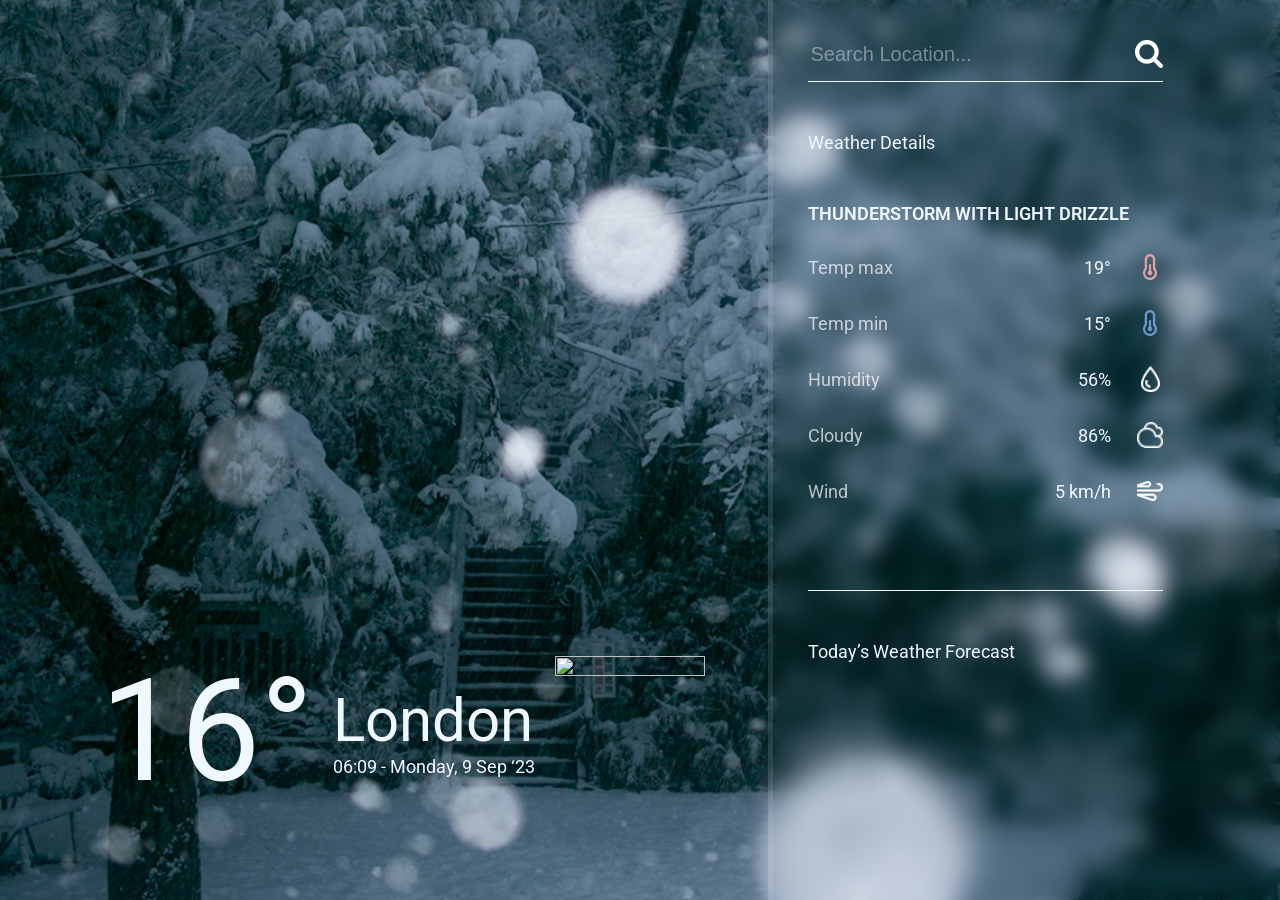
==== commit c93cce96: "Update weather widget" ====
--- a/index.html
+++ b/index.html
@@ -28,7 +28,7 @@
                     <h3 class="city">London</h3>
                     <p class="date">06:09 - Monday, 9 Sep ‘23</p>
                 </div>
-                <img class="img-main-data" src="./pic/cloudy.svg" alt="">
+                <img class="img-main-data" src="" alt="">
             </div>
         </div>
 
